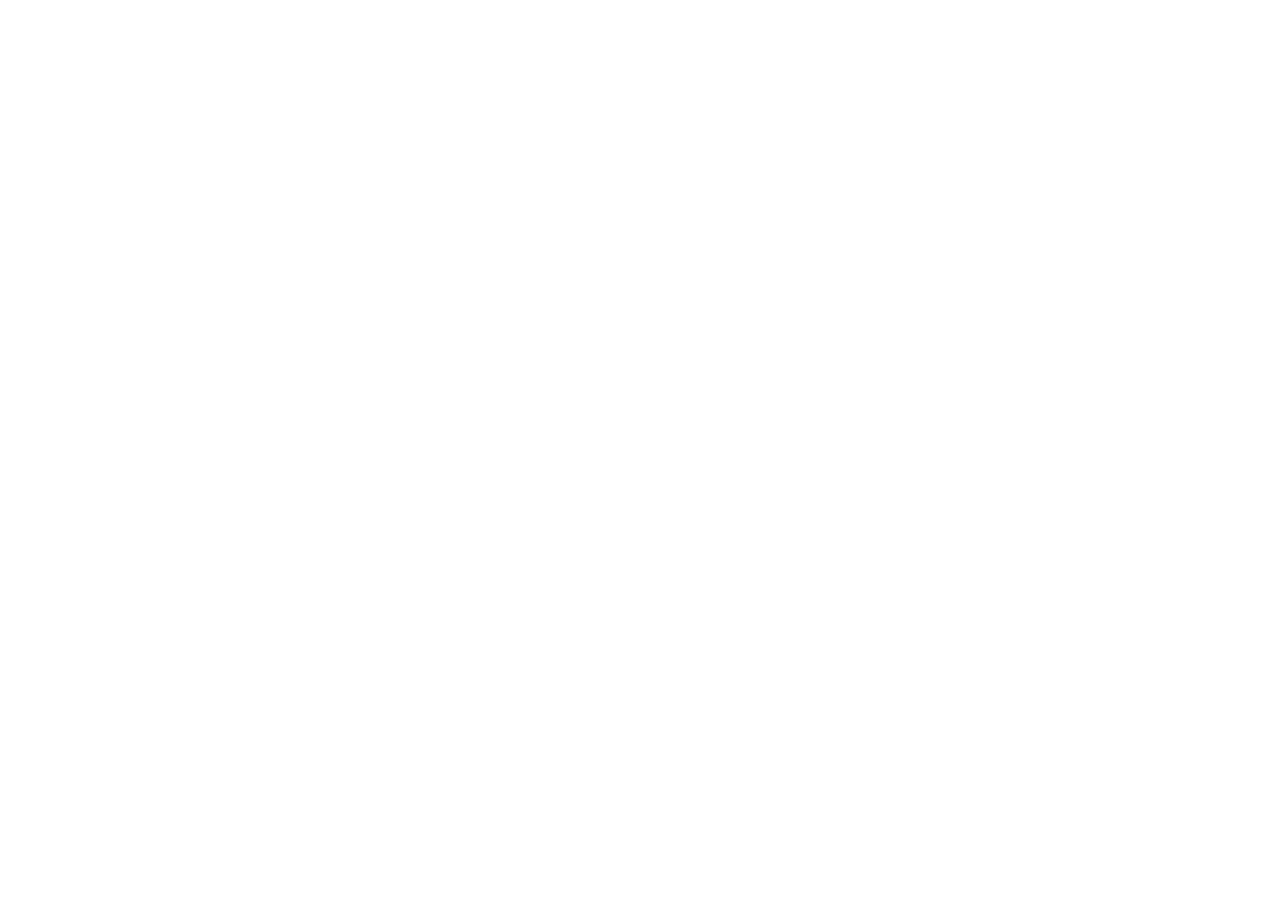
==== Find/find.html @ c2a6268e "Initial site setup - organised by individual pages within site." ====
<html>
  <head>
    <meta charset="utf-8">
    <meta name="viewport" content="width=device-width">
    <title>Find a Program</title>
    <link href="find.css" rel="stylesheet" type="text/css" />
  </head>
  <body>
    <script src="script.js"></script>
  </body>
</html>
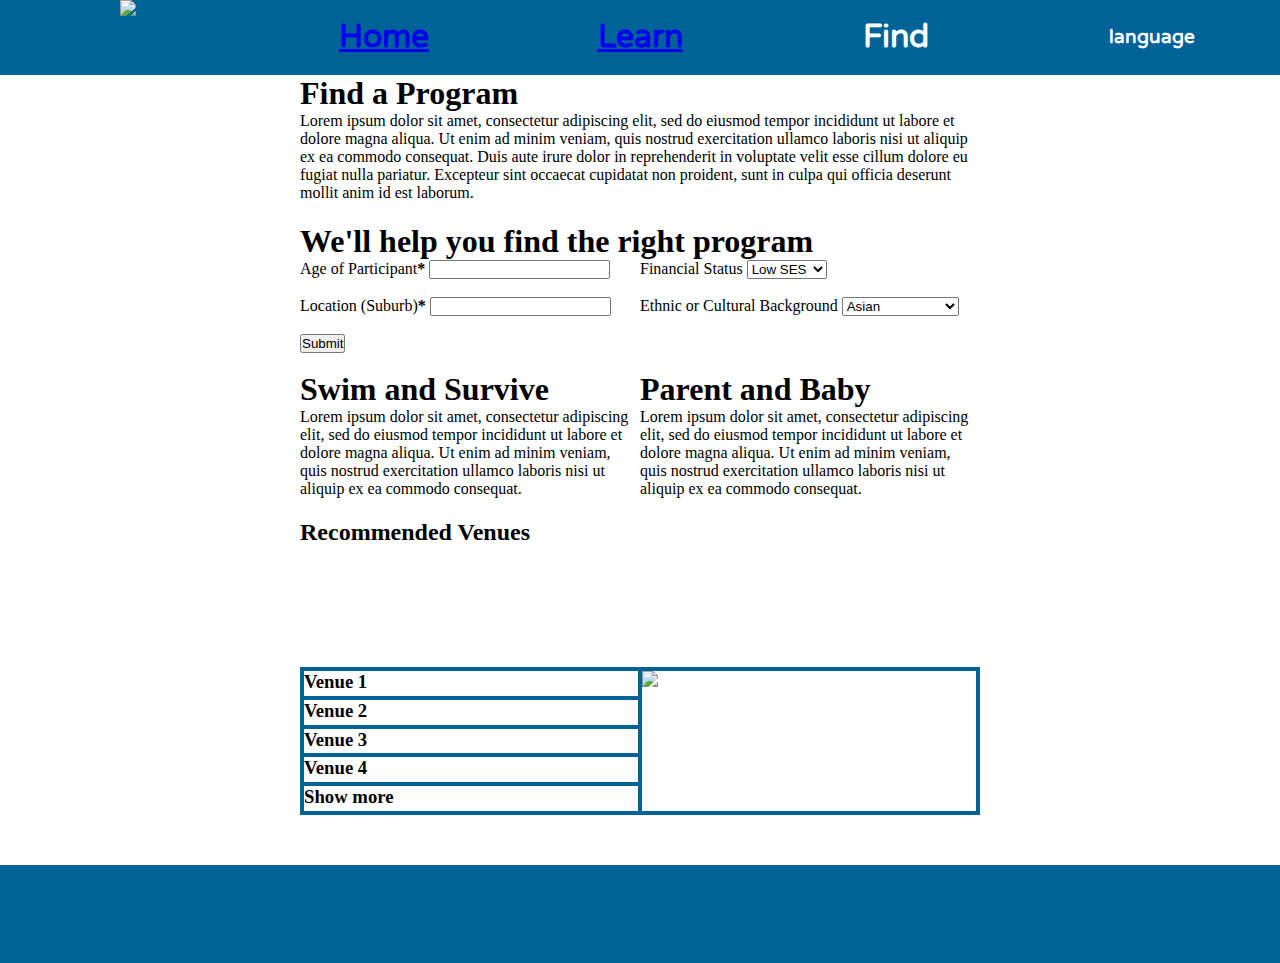
==== commit cb2ae681: "Set up structure for "Find" page" ====
--- a/Find/find.html
+++ b/Find/find.html
@@ -1,11 +1,108 @@
 <html>
-  <head>
-    <meta charset="utf-8">
-    <meta name="viewport" content="width=device-width">
-    <title>Find a Program</title>
-    <link href="find.css" rel="stylesheet" type="text/css" />
-  </head>
-  <body>
-    <script src="script.js"></script>
-  </body>
+
+<head>
+	<meta charset="utf-8">
+	<meta name="viewport" content="width=device-width">
+	<title>Find a Program</title>
+	<link href="find.css" rel="stylesheet" type="text/css" />
+	<style>
+		@import url('https://fonts.googleapis.com/css2?family=Varela+Round&display=swap');
+	</style>
+</head>
+
+<body>
+	<div class="grid-container">
+		<div class="header">
+			<div class="logo">
+				<img src="https://via.placeholder.com/100x75">
+			</div>
+			<a href="/" class="home">
+				<h1>Home</h1>
+			</a>
+      <a href="/Learn/learn.html" class="learn">
+				<h1>Learn</h1>
+			</a>
+			<div class="find">
+				<h1>Find</h1>
+			</div>
+			<div class="language">
+				<h3>language</h3>
+			</div>
+		</div>
+		<div class="intro">
+      <h1>Find a Program</h1>
+      <p>Lorem ipsum dolor sit amet, consectetur adipiscing elit, sed do eiusmod tempor incididunt ut labore et dolore magna aliqua. Ut enim ad minim veniam, quis nostrud exercitation ullamco laboris nisi ut aliquip ex ea commodo consequat. Duis aute irure dolor in reprehenderit in voluptate velit esse cillum dolore eu fugiat nulla pariatur. Excepteur sint occaecat cupidatat non proident, sunt in culpa qui officia deserunt mollit anim id est laborum.</p>
+    </div>
+		<div class="form">
+			<div class="form-head">
+        <h1>We'll help you find the right program</h1>
+      </div>
+			<div class="age">
+        <label for="age">Age of Participant<strong>*</strong></label>
+      	<input id="age" name="age" type="number" required>
+      </div>
+			<div class="location">
+        <label for="location">Location (Suburb)<strong>*</strong></label>
+      	<input id="location" name="location" type="text" required>
+      </div>
+			<div class="financial">
+        <label for="financial">Financial Status</label>
+        <select id="financial" name="financial">
+          <option value="low">Low SES</option>
+          <option value="mid">Mid SES</option>
+          <option value="high">High SES</option>
+        </select>
+      </div>
+			<div class="background">
+        <label for="background">Ethnic or Cultural Background</label>
+        <select id="background" name="background">
+          <option value="asian">Asian</option>
+          <option value="Middle Eastern">Middle Eastern</option>
+          <option value="African">African</option>
+          <option value="South American">South American</option>
+        </select>
+      </div>
+      <div class="form-submit">
+        <button>Submit</button>
+      </div>
+		</div>
+		<div class="suggestions">
+			<div class="suggestion1">
+        <h1>Swim and Survive</h1>
+        <p>Lorem ipsum dolor sit amet, consectetur adipiscing elit, sed do eiusmod tempor incididunt ut labore et dolore magna aliqua. Ut enim ad minim veniam, quis nostrud exercitation ullamco laboris nisi ut aliquip ex ea commodo consequat.</p>
+      </div>
+			<div class="suggestion2">
+        <h1>Parent and Baby</h1>
+        <p>Lorem ipsum dolor sit amet, consectetur adipiscing elit, sed do eiusmod tempor incididunt ut labore et dolore magna aliqua. Ut enim ad minim veniam, quis nostrud exercitation ullamco laboris nisi ut aliquip ex ea commodo consequat.</p>
+      </div>
+		</div>
+		<div class="results-heading">
+      <h2>Recommended Venues</h2>
+    </div>
+		<div class="results">
+			<div class="map">
+        <img src="https://via.placeholder.com/200x500">
+      </div>
+			<div class="result1">
+        <h3>Venue 1</h3>
+      </div>
+			<div class="result2">
+        <h3>Venue 2</h3>
+      </div>
+			<div class="result3">
+        <h3>Venue 3</h3>
+      </div>
+			<div class="result4">
+        <h3>Venue 4</h3>
+      </div>
+			<div class="load-more">
+        <h3>Show more</h3>
+      </div>
+		</div>
+		<div class="footer"></div>
+	</div>
+	<script src="script.js">
+	</script>
+</body>
+
 </html>--- a/Find/find.css
+++ b/Find/find.css
@@ -0,0 +1,152 @@
+/* CSS Reset */
+* {
+  margin: 0;
+  padding: 0;
+  box-sizing: border-box;
+}
+
+@font-face {
+  font-family: Varela Round;
+  src: url(https://fonts.google.com/specimen/Varela+Round#standard-styles);
+}
+
+.grid-container {
+  display: grid;
+  grid-template-columns: 300px 1fr 300px;
+  grid-template-rows: 75px 1fr 1fr 1fr 1fr 1fr 1fr;
+  gap: 0px 0px;
+  grid-template-areas:
+    "header header header"
+    ". intro ."
+    ". form ."
+    ". suggestions ."
+    ". results-heading ."
+    ". results ."
+    "footer footer footer";
+}
+
+.header {
+  display: grid;
+  grid-template-columns: 1fr 1fr 1fr 1fr 1fr;
+  grid-template-rows: 1fr;
+  gap: 0px 0px;
+  text-align: center;
+  font-family: 'Varela Round', sans-serif;
+  color: white;
+  background-color: #006296;
+  line-height: 75px;
+  grid-template-areas:
+    "logo home learn find language";
+  grid-area: header;
+}
+
+.logo { grid-area: logo; }
+
+.home { grid-area: home; }
+
+.learn { grid-area: learn; }
+
+.find { grid-area: find; }
+
+.language { grid-area: language; }
+
+.intro { grid-area: intro; }
+
+.form {
+  display: grid;
+  grid-template-columns: 1fr 1fr;
+  grid-template-rows: 1fr 1fr 1fr 1fr;
+  gap: 0px 0px;
+  grid-template-areas:
+    "form-head form-head"
+    "age financial"
+    "location background"
+    "form-submit form-submit";
+  grid-area: form;
+}
+
+.form-head { grid-area: form-head; }
+
+.form-submit { grid-area: form-submit; }
+
+.age { grid-area: age; }
+
+.location { grid-area: location; }
+
+.financial { grid-area: financial; }
+
+.background { grid-area: background; }
+
+.suggestions {
+  display: grid;
+  grid-template-columns: 1fr 1fr;
+  grid-template-rows: 1fr;
+  gap: 0px 0px;
+  grid-template-areas:
+    "suggestion1 suggestion2";
+  grid-area: suggestions;
+}
+
+.suggestion1 { grid-area: suggestion1; }
+
+.suggestion2 { grid-area: suggestion2; }
+
+.results-heading { grid-area: results-heading; }
+
+.results {
+  display: grid;
+  grid-template-columns: 1fr 1fr;
+  grid-template-rows: 1fr 1fr 1fr 1fr 1fr;
+  gap: 0px 0px;
+  grid-template-areas:
+    "result1 map"
+    "result2 map"
+    "result3 map"
+    "result4 map"
+    "load-more map";
+  grid-area: results;
+  border-width: 2px;
+  border-color: #006296;
+  border-style: solid;
+}
+
+.map { grid-area: map;
+  border-width: 2px;
+  border-color: #006296;
+  border-style: solid;
+}
+
+.result1 { grid-area: result1;
+  border-width: 2px;
+  border-color: #006296;
+  border-style: solid;
+}
+
+.result2 { grid-area: result2;
+  border-width: 2px;
+  border-color: #006296;
+  border-style: solid;
+}
+
+.result3 { grid-area: result3;
+  border-width: 2px;
+  border-color: #006296;
+  border-style: solid;
+}
+
+.result4 { grid-area: result4;
+  border-width: 2px;
+  border-color: #006296;
+  border-style: solid;
+}
+
+.load-more { grid-area: load-more;
+  border-width: 2px;
+  border-color: #006296;
+  border-style: solid;
+}
+
+.footer { grid-area: footer;
+  background-color: #006296;
+  margin-top: 50px;
+}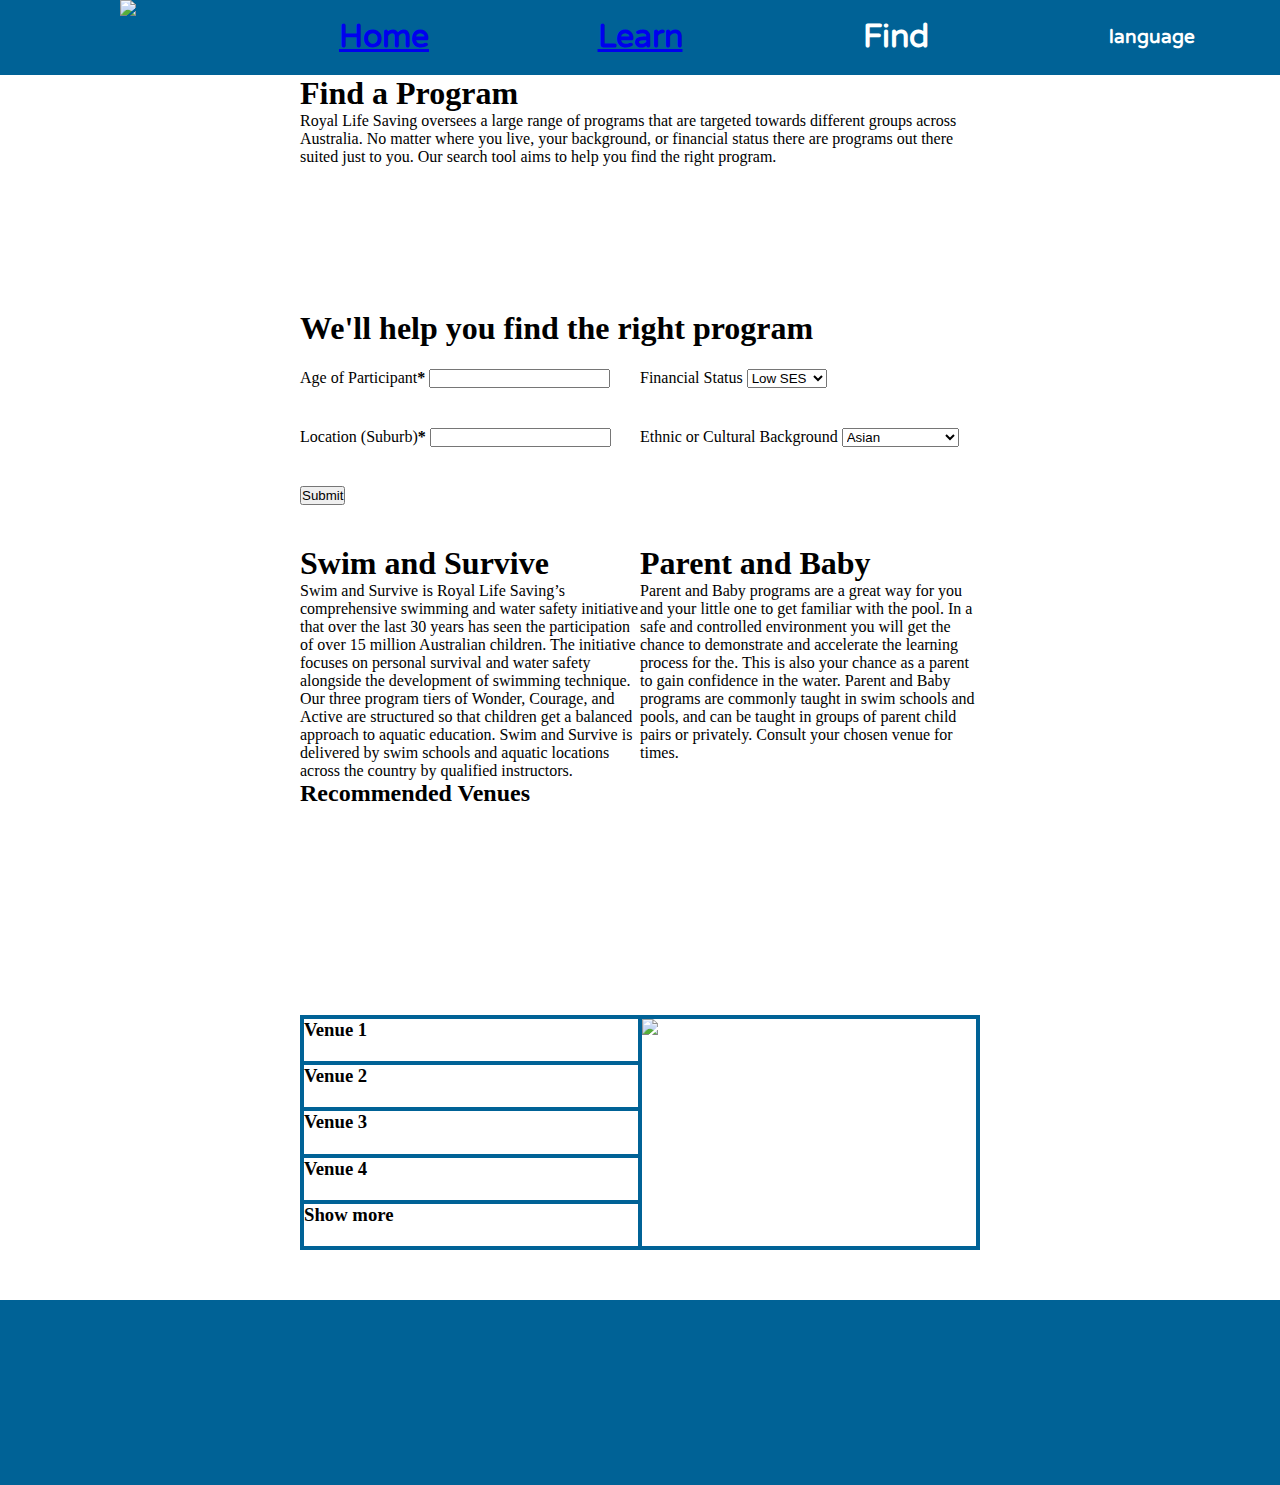
==== commit 27307795: "Filled text based content" ====
--- a/Find/find.html
+++ b/Find/find.html
@@ -31,7 +31,7 @@
 		</div>
 		<div class="intro">
       <h1>Find a Program</h1>
-      <p>Lorem ipsum dolor sit amet, consectetur adipiscing elit, sed do eiusmod tempor incididunt ut labore et dolore magna aliqua. Ut enim ad minim veniam, quis nostrud exercitation ullamco laboris nisi ut aliquip ex ea commodo consequat. Duis aute irure dolor in reprehenderit in voluptate velit esse cillum dolore eu fugiat nulla pariatur. Excepteur sint occaecat cupidatat non proident, sunt in culpa qui officia deserunt mollit anim id est laborum.</p>
+      <p>Royal Life Saving oversees a large range of programs that are targeted towards different groups across Australia. No matter where you live, your background, or financial status there are programs out there suited just to you. Our search tool aims to help you find the right program.</p>
     </div>
 		<div class="form">
 			<div class="form-head">
@@ -69,11 +69,11 @@
 		<div class="suggestions">
 			<div class="suggestion1">
         <h1>Swim and Survive</h1>
-        <p>Lorem ipsum dolor sit amet, consectetur adipiscing elit, sed do eiusmod tempor incididunt ut labore et dolore magna aliqua. Ut enim ad minim veniam, quis nostrud exercitation ullamco laboris nisi ut aliquip ex ea commodo consequat.</p>
+        <p>Swim and Survive is Royal Life Saving’s comprehensive swimming and water safety initiative that over the last 30 years has seen the participation of over 15 million Australian children. The initiative focuses on personal survival and water safety alongside the development of swimming technique. Our three program tiers of Wonder, Courage, and Active are structured so that children get a balanced approach to aquatic education. Swim and Survive is delivered by swim schools and aquatic locations across the country by qualified instructors. </p>
       </div>
 			<div class="suggestion2">
         <h1>Parent and Baby</h1>
-        <p>Lorem ipsum dolor sit amet, consectetur adipiscing elit, sed do eiusmod tempor incididunt ut labore et dolore magna aliqua. Ut enim ad minim veniam, quis nostrud exercitation ullamco laboris nisi ut aliquip ex ea commodo consequat.</p>
+        <p>Parent and Baby programs are a great way for you and your little one to get familiar with the pool. In a safe and controlled environment you will get the chance to demonstrate and accelerate the learning process for the. This is also your chance as a parent to gain confidence in the water. Parent and Baby programs are commonly taught in swim schools and pools, and can be taught in groups of parent child pairs or privately. Consult your chosen venue for times.</p>
       </div>
 		</div>
 		<div class="results-heading">
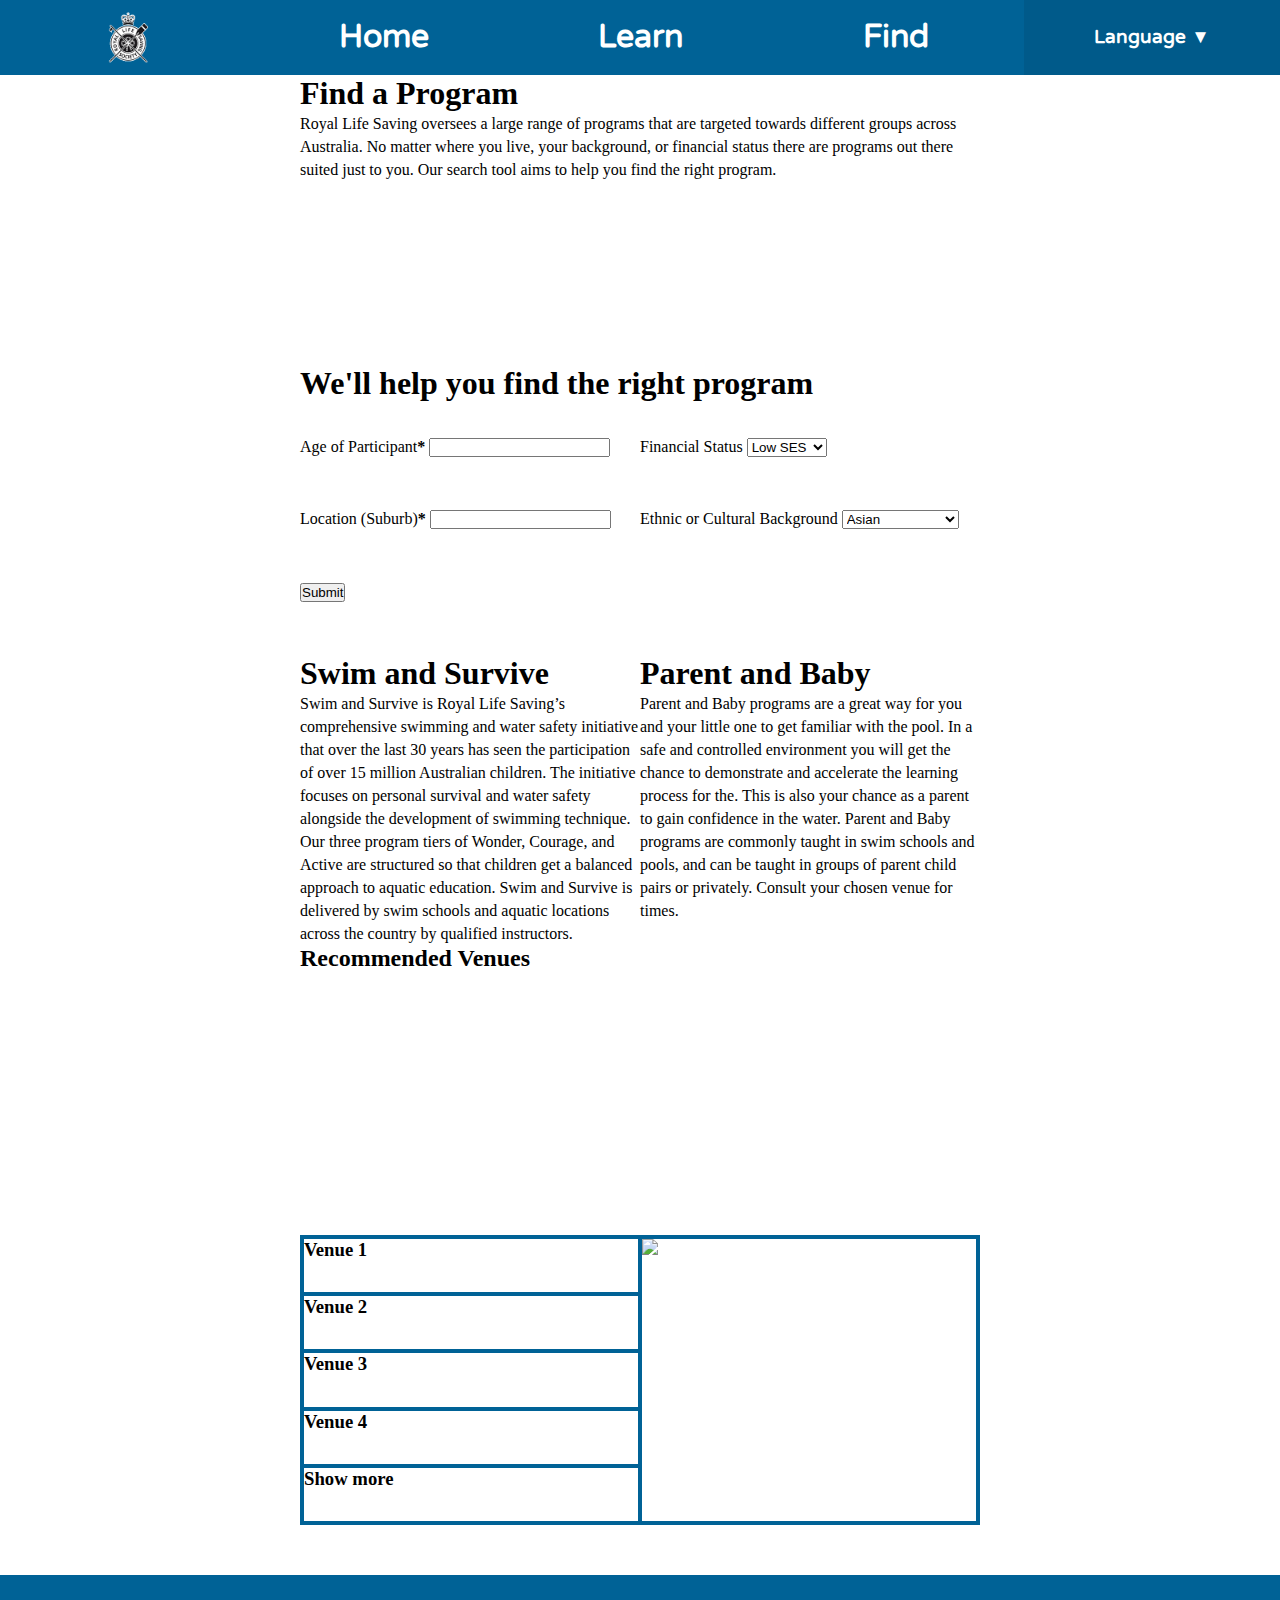
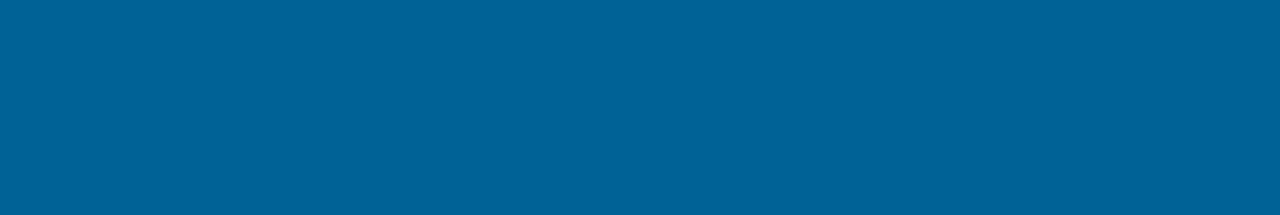
==== commit 7e6e6de2: "Navbar (header) is now consistent across all pages." ====
--- a/Find/find.html
+++ b/Find/find.html
@@ -14,19 +14,28 @@
 	<div class="grid-container">
 		<div class="header">
 			<div class="logo">
-				<img src="https://via.placeholder.com/100x75">
+				<img src="/images/RLSS-logo.png" alt="Royal Life Saving Society Australia Logo" alt="Royal Life Saving Society Australia logo" width = "80" height = "80" />
 			</div>
 			<a href="/" class="home">
 				<h1>Home</h1>
 			</a>
-      <a href="/Learn/learn.html" class="learn">
+      <a href="Learn/learn.html" class="learn">
 				<h1>Learn</h1>
 			</a>
 			<div class="find">
 				<h1>Find</h1>
 			</div>
 			<div class="language">
-				<h3>language</h3>
+				<h3>Language  ▼</h3>
+        <div class="dropdown-content">
+          <p>English</p>
+          <p>中文</p>
+          <p>عربى</p>
+          <p>Ngôn ngữ tiếng Việt</p>
+          <p>Italiana</p>
+          <p>Ελληνικά</p>
+          <p>हिंदी</p>
+        </div>
 			</div>
 		</div>
 		<div class="intro">
--- a/Find/find.css
+++ b/Find/find.css
@@ -8,6 +8,15 @@
 @font-face {
   font-family: Varela Round;
   src: url(https://fonts.google.com/specimen/Varela+Round#standard-styles);
+}
+
+a {
+  color: white;
+  text-decoration: none;
+}
+
+p {
+  line-height: 23px;
 }
 
 .grid-container {
@@ -45,10 +54,50 @@
 .home { grid-area: home; }
 
 .learn { grid-area: learn; }
-
-.find { grid-area: find; }
-
-.language { grid-area: language; }
+.learn:hover{
+  background-color: white;
+  color: #006296;
+}
+
+.find { grid-area: find;
+}
+.find:hover{
+  background-color: white;
+  color: #006296;
+}
+
+.language { grid-area: language;
+  background-color: #005a8a;
+  height: 75px;
+}
+
+.language:hover {
+  background-color: white;
+  color: #006296;
+  cursor: pointer;
+}
+
+.dropdown-content {
+  display: none;
+  position: absolute;
+  right: 0%;
+  background-color: #f9f9f9;
+  min-width: 200px;
+  //padding: 12px 16px;
+  z-index: 1;
+  color: #006296;
+}
+.dropdown-content p {
+  line-height: 48px;
+}
+.dropdown-content p:hover {
+  background-color: #ededed;
+}
+
+.language:hover .dropdown-content {
+  display: block;
+  
+}
 
 .intro { grid-area: intro; }
 
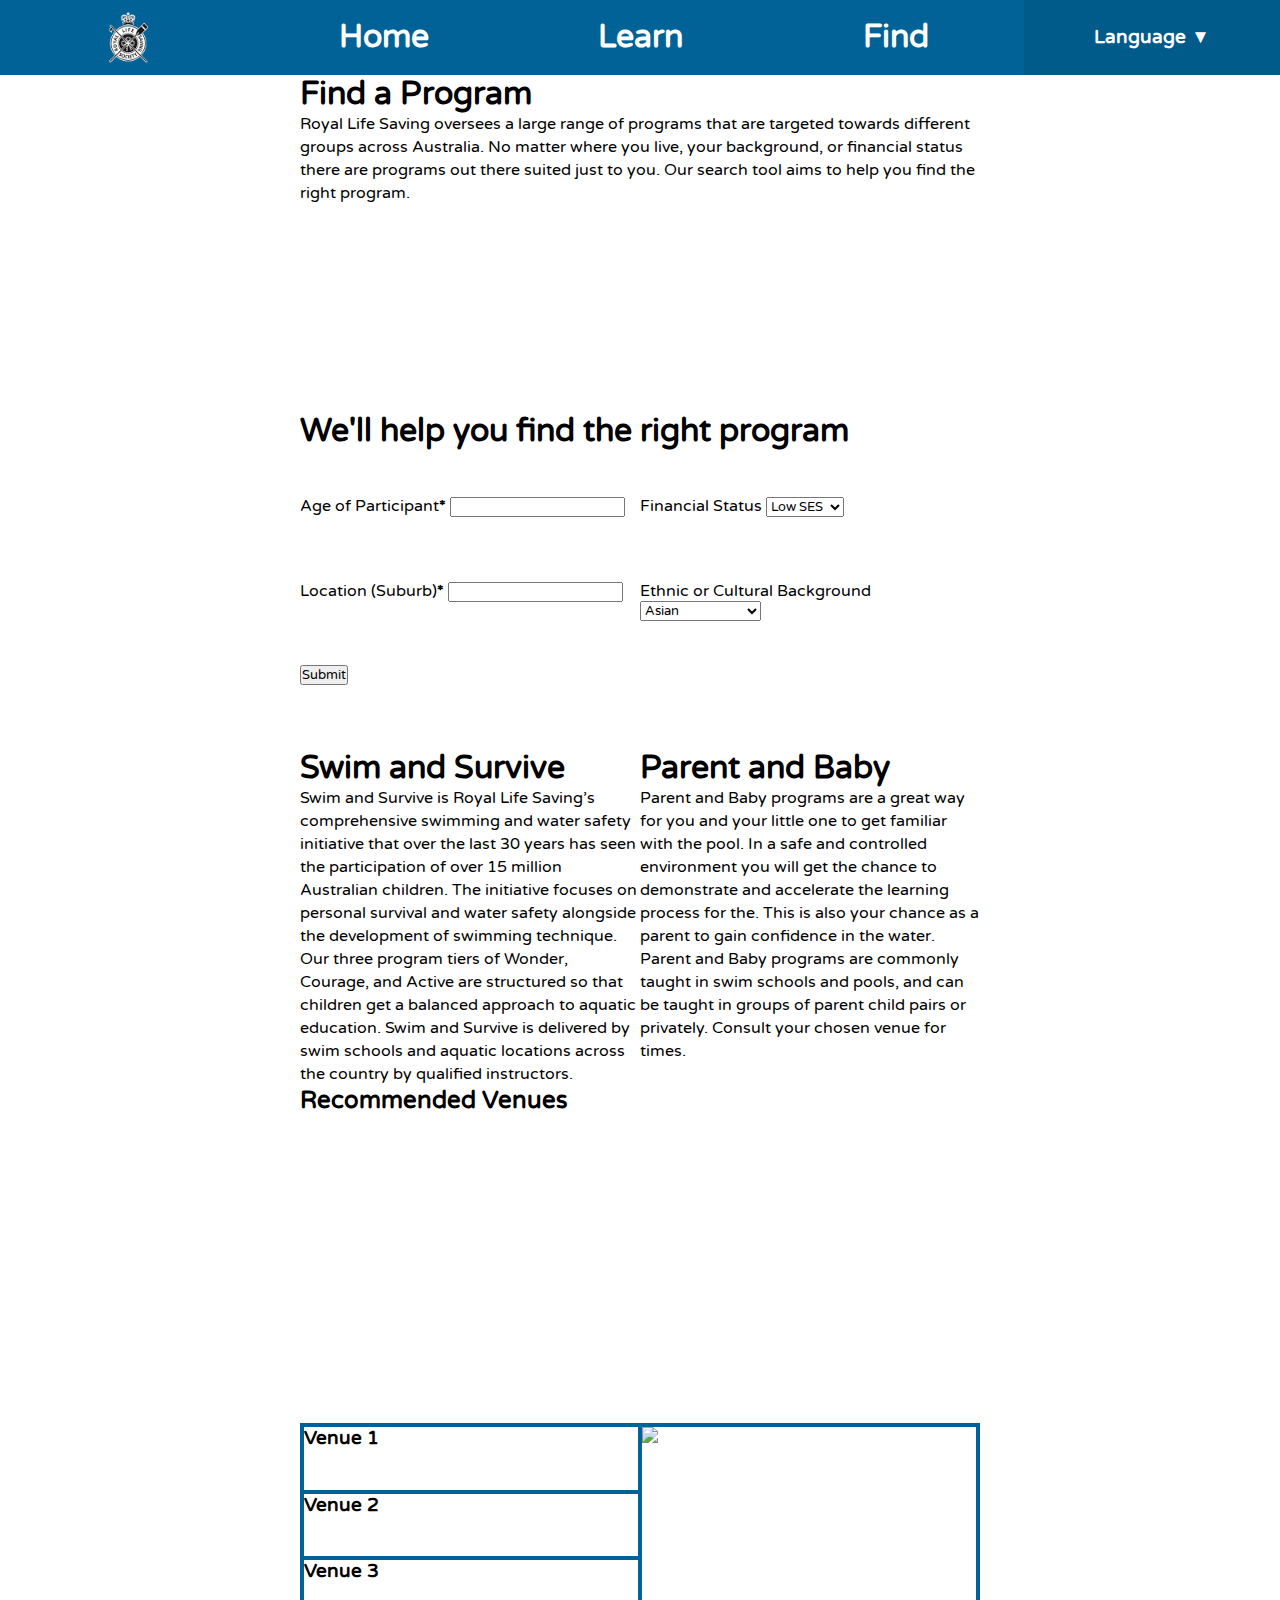
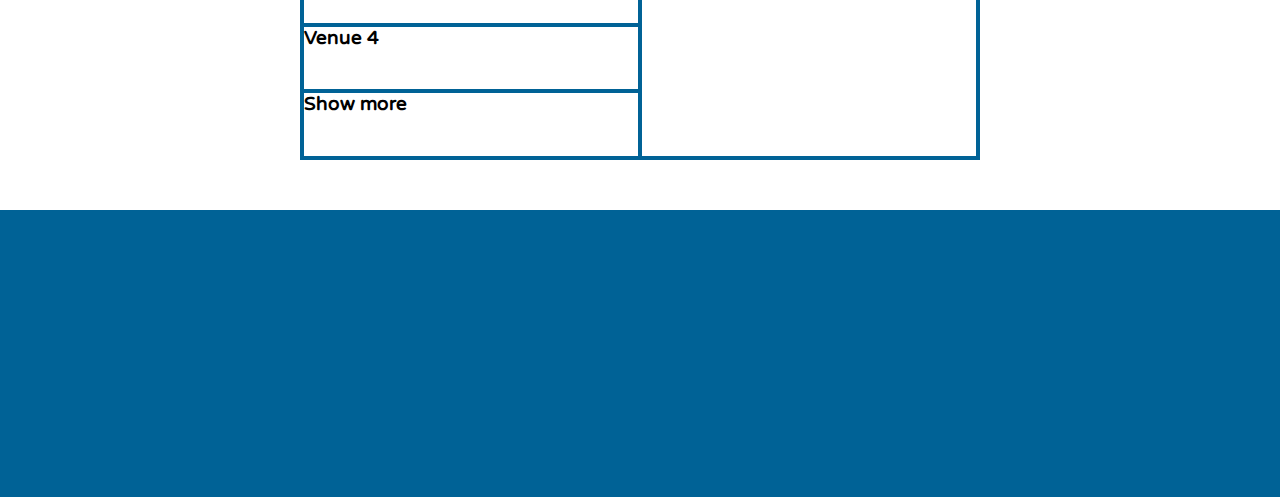
==== commit 77cb7be7: "General styling applied to "Learn" page." ====
--- a/Find/find.html
+++ b/Find/find.html
@@ -19,7 +19,7 @@
 			<a href="/" class="home">
 				<h1>Home</h1>
 			</a>
-      <a href="Learn/learn.html" class="learn">
+      <a href="/Learn/learn.html" class="learn">
 				<h1>Learn</h1>
 			</a>
 			<div class="find">
--- a/Find/find.css
+++ b/Find/find.css
@@ -1,13 +1,14 @@
+@font-face {
+  font-family: Varela Round;
+  src: url(https://fonts.google.com/specimen/Varela+Round#standard-styles);
+}
+
 /* CSS Reset */
 * {
   margin: 0;
   padding: 0;
   box-sizing: border-box;
-}
-
-@font-face {
-  font-family: Varela Round;
-  src: url(https://fonts.google.com/specimen/Varela+Round#standard-styles);
+  font-family: 'Varela Round', sans-serif;
 }
 
 a {
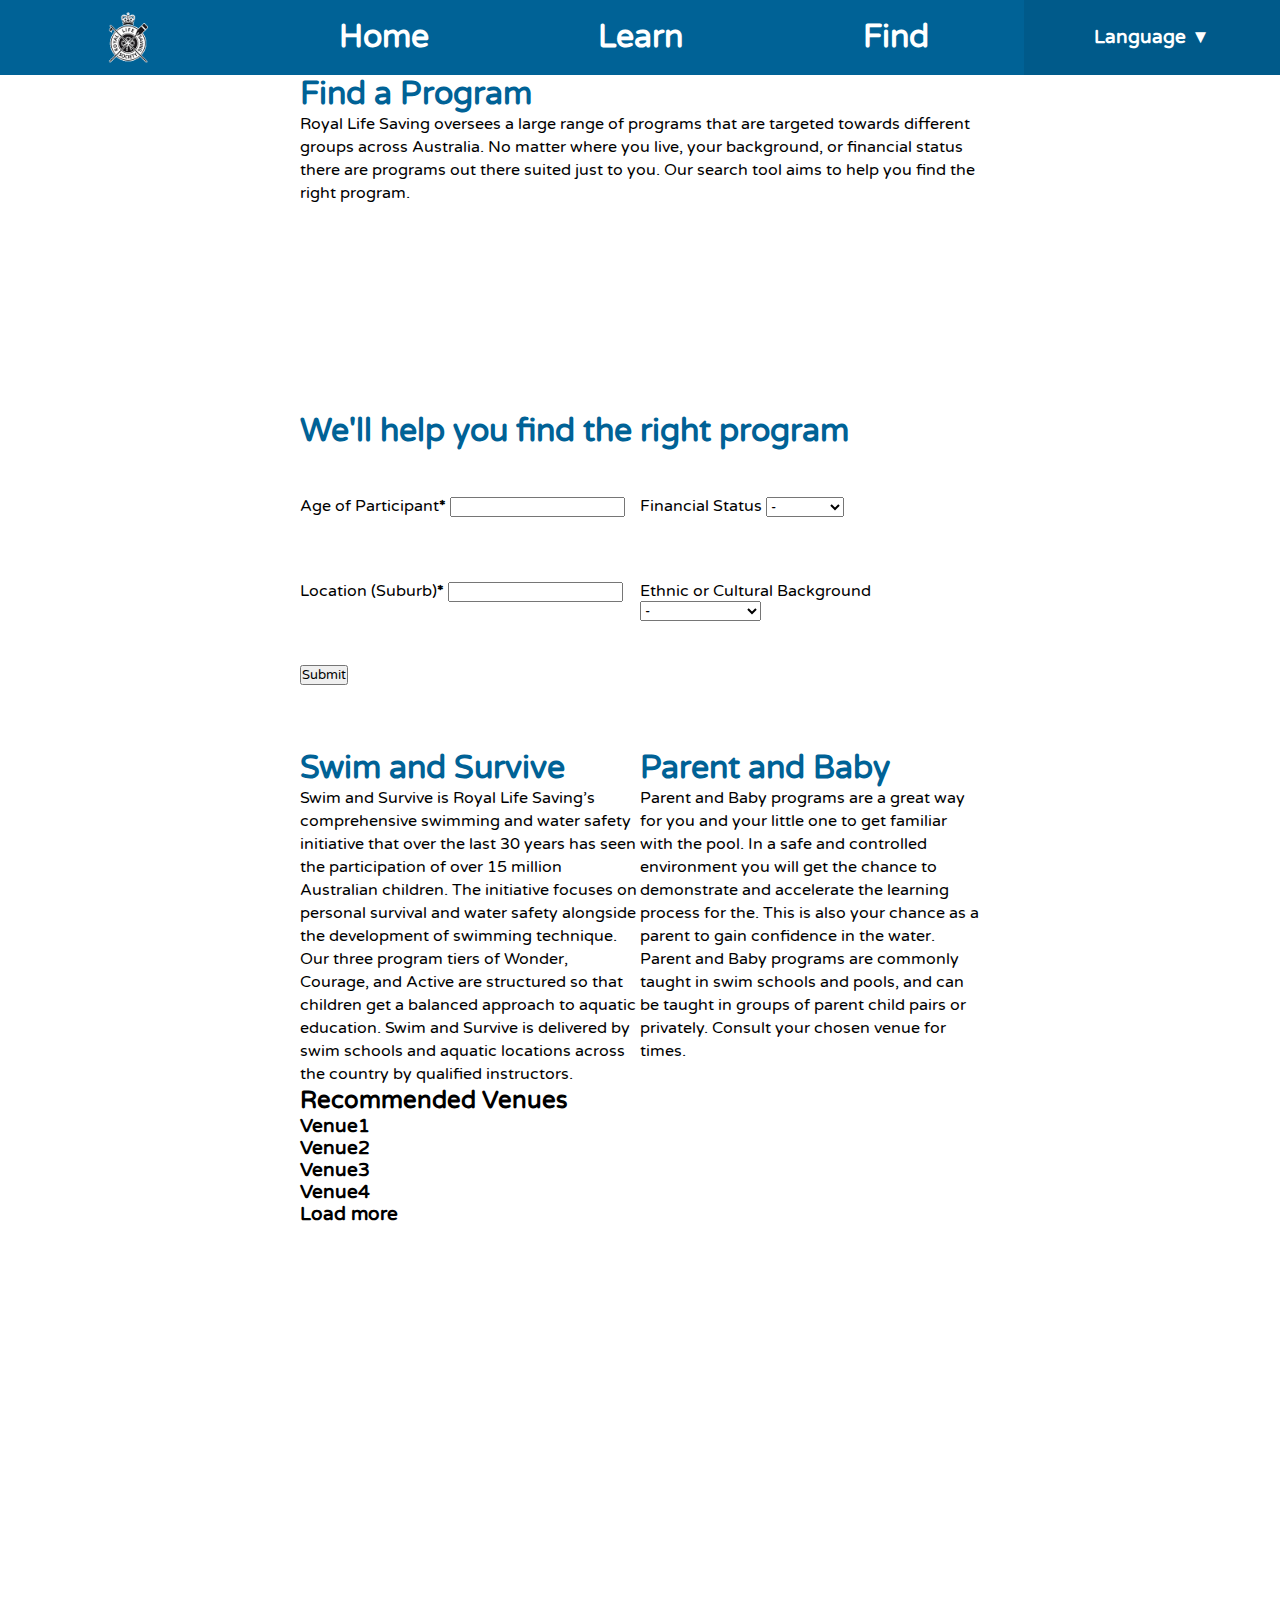
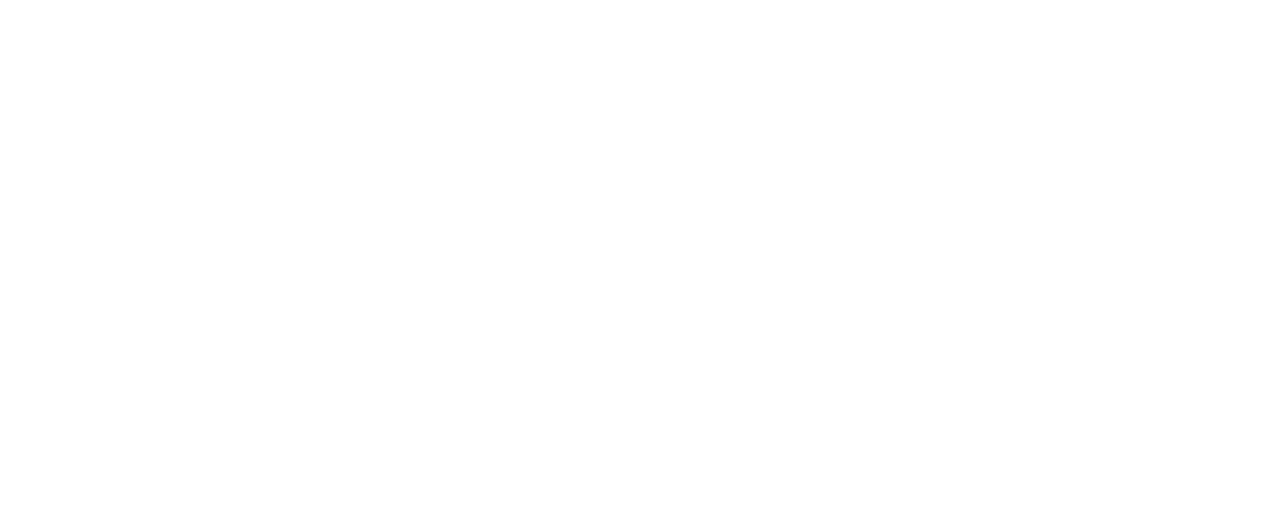
==== commit 87a499c6: "Added responsive elements and media queries to home page." ====
--- a/Find/find.html
+++ b/Find/find.html
@@ -5,6 +5,7 @@
 	<meta name="viewport" content="width=device-width">
 	<title>Find a Program</title>
 	<link href="find.css" rel="stylesheet" type="text/css" />
+  <link rel="shortcut icon" type="image/jpg" href="/images/RLSS-logo.png" />
 	<style>
 		@import url('https://fonts.googleapis.com/css2?family=Varela+Round&display=swap');
 	</style>
@@ -57,6 +58,7 @@
 			<div class="financial">
         <label for="financial">Financial Status</label>
         <select id="financial" name="financial">
+          <option value="null">-</option>
           <option value="low">Low SES</option>
           <option value="mid">Mid SES</option>
           <option value="high">High SES</option>
@@ -65,6 +67,7 @@
 			<div class="background">
         <label for="background">Ethnic or Cultural Background</label>
         <select id="background" name="background">
+          <option value="null">-</option>
           <option value="asian">Asian</option>
           <option value="Middle Eastern">Middle Eastern</option>
           <option value="African">African</option>
@@ -87,8 +90,13 @@
 		</div>
 		<div class="results-heading">
       <h2>Recommended Venues</h2>
+      <h3>Venue1</h3>
+      <h3>Venue2</h3>
+      <h3>Venue3</h3>
+      <h3>Venue4</h3>
+      <h3>Load more</h3>
     </div>
-		<div class="results">
+		<!--<div class="results">
 			<div class="map">
         <img src="https://via.placeholder.com/200x500">
       </div>
@@ -106,7 +114,7 @@
       </div>
 			<div class="load-more">
         <h3>Show more</h3>
-      </div>
+      </div>-->
 		</div>
 		<div class="footer"></div>
 	</div>
--- a/Find/find.css
+++ b/Find/find.css
@@ -23,7 +23,7 @@
 .grid-container {
   display: grid;
   grid-template-columns: 300px 1fr 300px;
-  grid-template-rows: 75px 1fr 1fr 1fr 1fr 1fr 1fr;
+  grid-template-rows: 75px 1fr 1fr 1fr 1fr 1fr 300px;
   gap: 0px 0px;
   grid-template-areas:
     "header header header"
@@ -53,6 +53,10 @@
 .logo { grid-area: logo; }
 
 .home { grid-area: home; }
+.home:hover{
+  background-color: white;
+  color: #006296;
+}
 
 .learn { grid-area: learn; }
 .learn:hover{
@@ -61,10 +65,6 @@
 }
 
 .find { grid-area: find;
-}
-.find:hover{
-  background-color: white;
-  color: #006296;
 }
 
 .language { grid-area: language;
@@ -97,10 +97,12 @@
 
 .language:hover .dropdown-content {
   display: block;
-  
 }
 
 .intro { grid-area: intro; }
+.intro h1 {
+  color: #006296;
+}
 
 .form {
   display: grid;
@@ -115,7 +117,9 @@
   grid-area: form;
 }
 
-.form-head { grid-area: form-head; }
+.form-head { grid-area: form-head;
+  color: #006296
+}
 
 .form-submit { grid-area: form-submit; }
 
@@ -135,6 +139,9 @@
   grid-template-areas:
     "suggestion1 suggestion2";
   grid-area: suggestions;
+}
+.suggestions h1 {
+  color: #006296
 }
 
 .suggestion1 { grid-area: suggestion1; }
@@ -158,12 +165,13 @@
   border-width: 2px;
   border-color: #006296;
   border-style: solid;
+  border-radius: 12px;
 }
 
 .map { grid-area: map;
-  border-width: 2px;
-  border-color: #006296;
-  border-style: solid;
+  //border-width: 2px;
+  //border-color: #006296;
+  //border-style: solid;
 }
 
 .result1 { grid-area: result1;
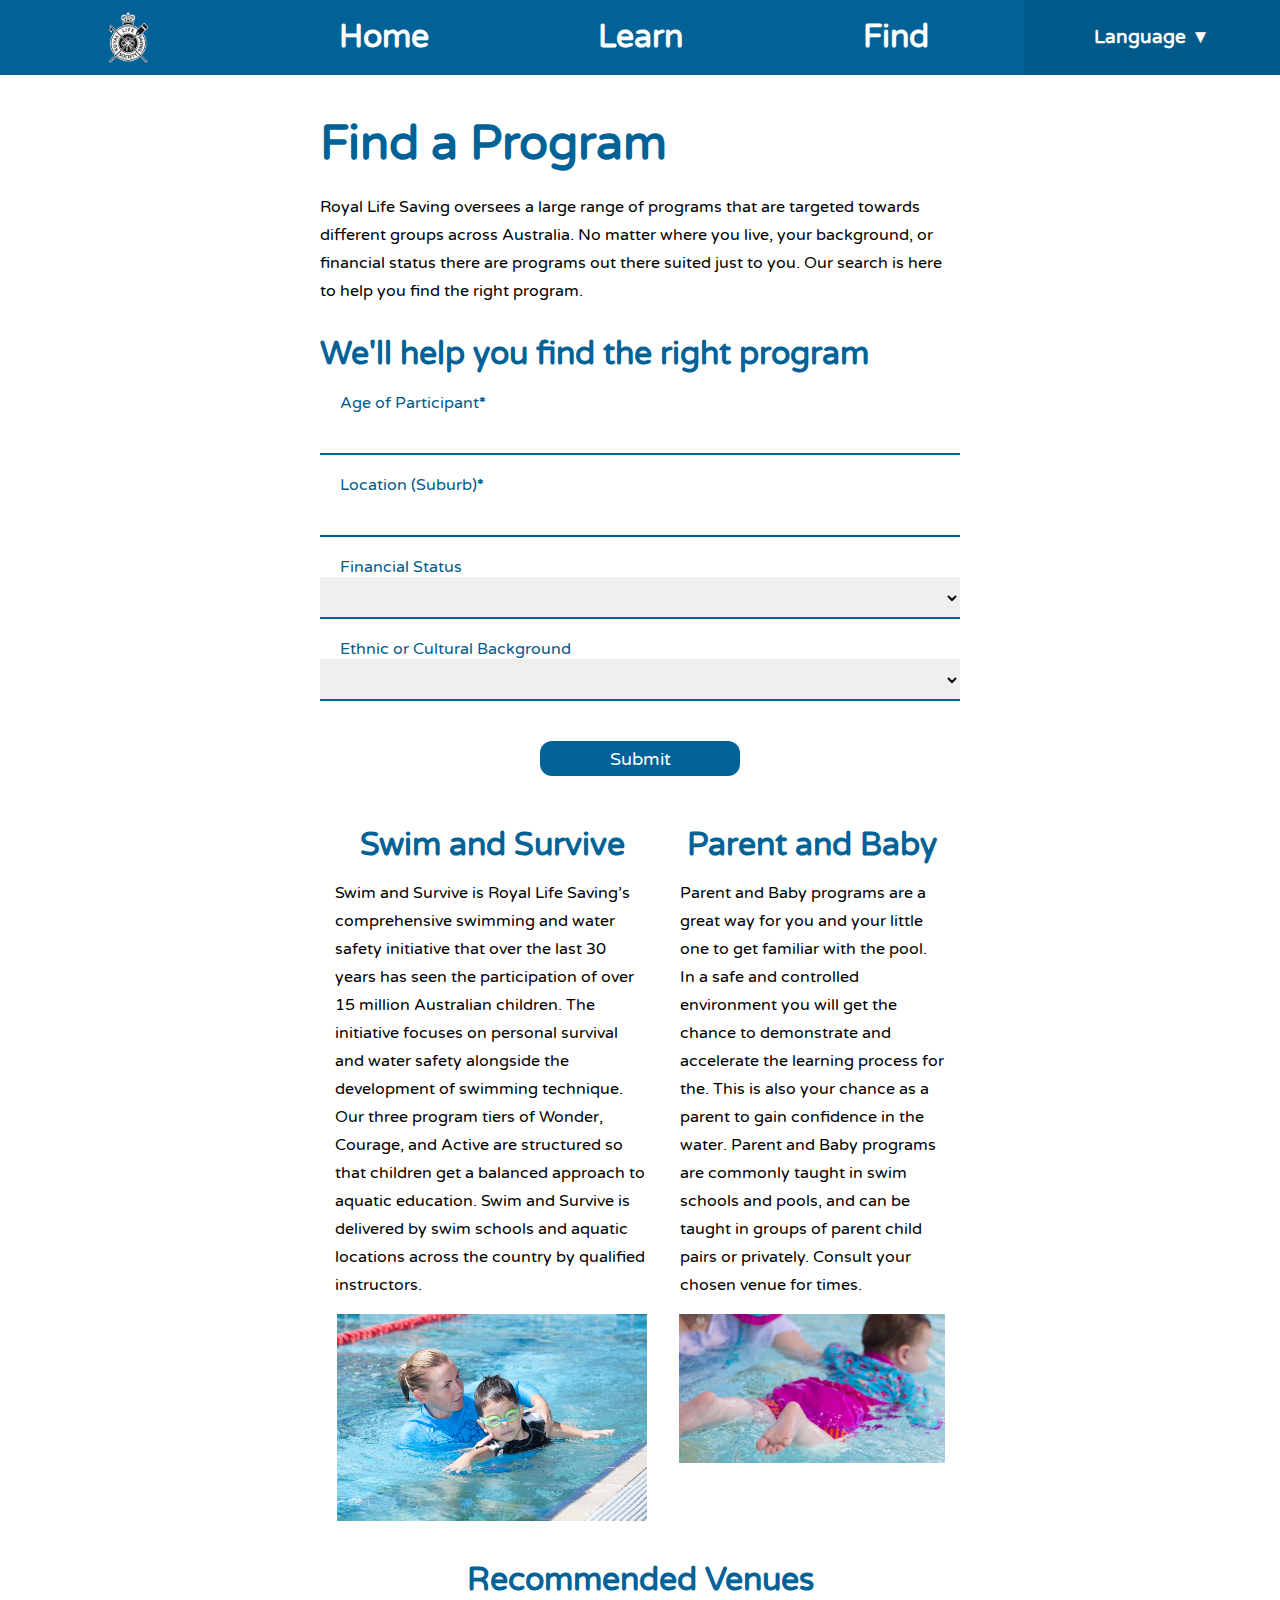
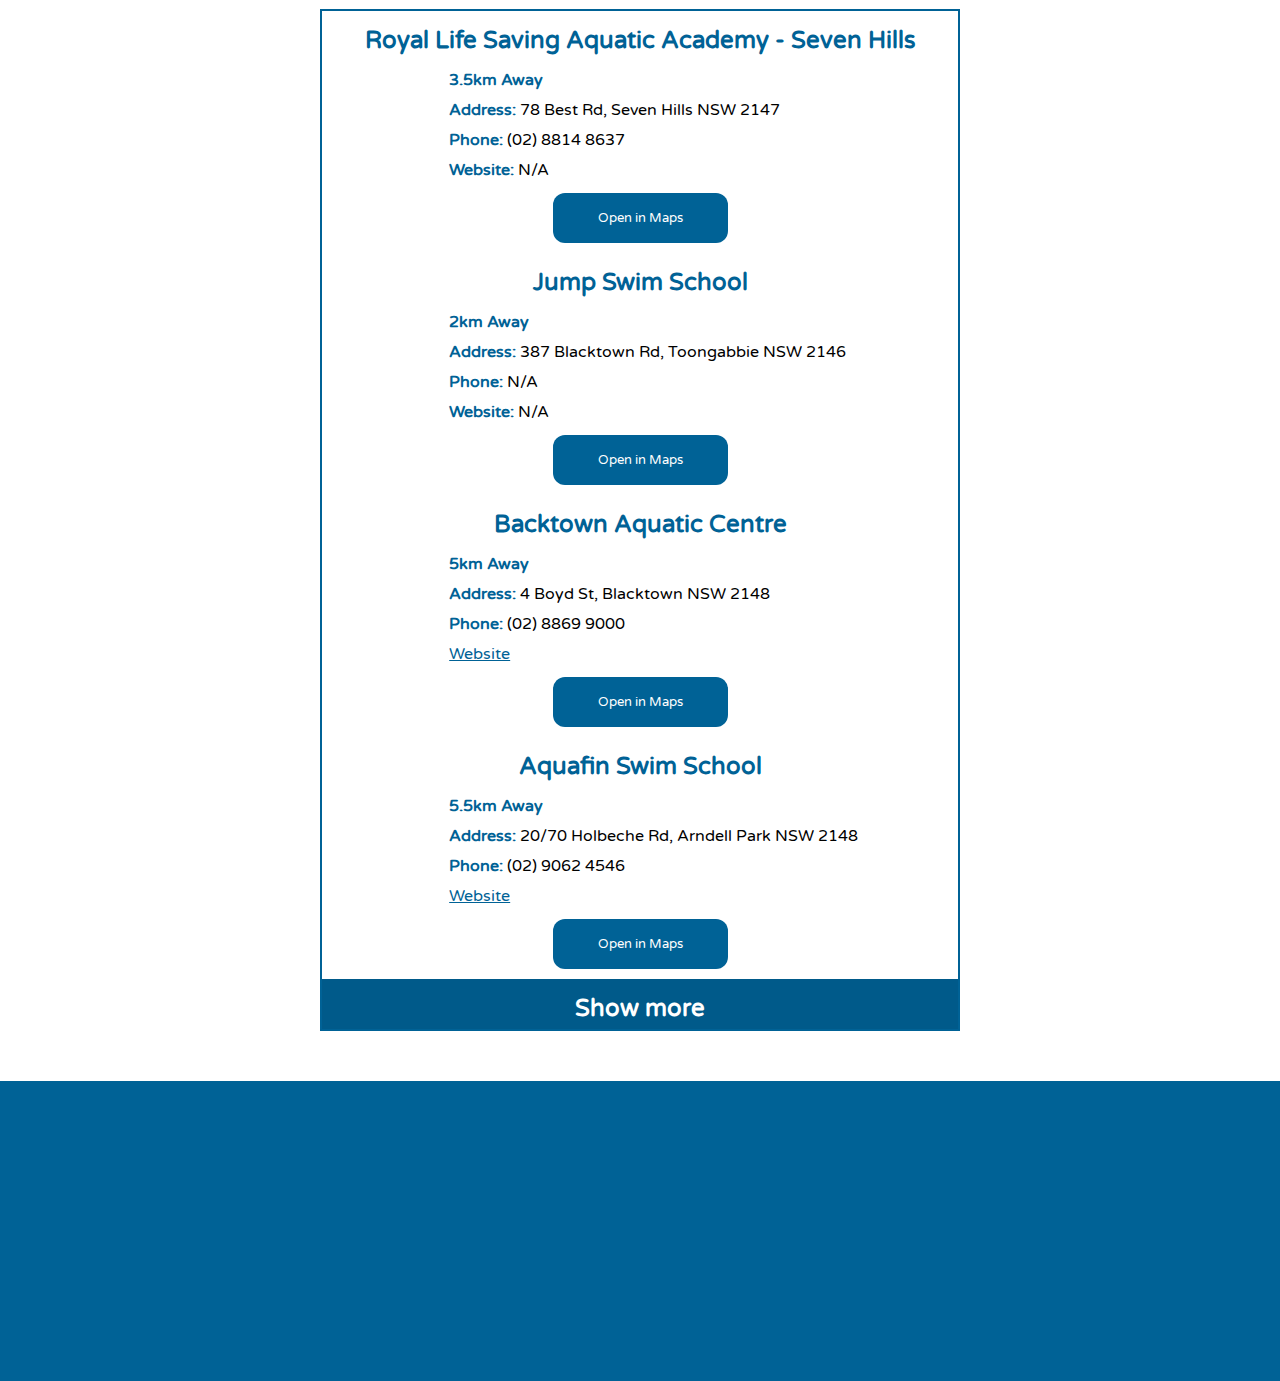
==== commit 06fcda15: "Styled "Find" page and added responsive elements." ====
--- a/Find/find.html
+++ b/Find/find.html
@@ -41,22 +41,22 @@
 		</div>
 		<div class="intro">
       <h1>Find a Program</h1>
-      <p>Royal Life Saving oversees a large range of programs that are targeted towards different groups across Australia. No matter where you live, your background, or financial status there are programs out there suited just to you. Our search tool aims to help you find the right program.</p>
+      <p>Royal Life Saving oversees a large range of programs that are targeted towards different groups across Australia. No matter where you live, your background, or financial status there are programs out there suited just to you. Our search is here to help you find the right program.</p>
     </div>
 		<div class="form">
 			<div class="form-head">
         <h1>We'll help you find the right program</h1>
       </div>
 			<div class="age">
-        <label for="age">Age of Participant<strong>*</strong></label>
+        <div><label for="age">Age of Participant<strong>*</strong></label></div>
       	<input id="age" name="age" type="number" required>
       </div>
 			<div class="location">
-        <label for="location">Location (Suburb)<strong>*</strong></label>
+        <div><label for="location">Location (Suburb)<strong>*</strong></label></div>
       	<input id="location" name="location" type="text" required>
       </div>
 			<div class="financial">
-        <label for="financial">Financial Status</label>
+        <div><label for="financial">Financial Status</label></div>
         <select id="financial" name="financial">
           <option value="null">-</option>
           <option value="low">Low SES</option>
@@ -65,7 +65,7 @@
         </select>
       </div>
 			<div class="background">
-        <label for="background">Ethnic or Cultural Background</label>
+        <div><label for="background">Ethnic or Cultural Background</label></div>
         <select id="background" name="background">
           <option value="null">-</option>
           <option value="asian">Asian</option>
@@ -82,39 +82,64 @@
 			<div class="suggestion1">
         <h1>Swim and Survive</h1>
         <p>Swim and Survive is Royal Life Saving’s comprehensive swimming and water safety initiative that over the last 30 years has seen the participation of over 15 million Australian children. The initiative focuses on personal survival and water safety alongside the development of swimming technique. Our three program tiers of Wonder, Courage, and Active are structured so that children get a balanced approach to aquatic education. Swim and Survive is delivered by swim schools and aquatic locations across the country by qualified instructors. </p>
+        <img src="/images/s&s.jpg" width="90%" class="image1" alt="Swim and Survive lesson"/>
       </div>
 			<div class="suggestion2">
         <h1>Parent and Baby</h1>
         <p>Parent and Baby programs are a great way for you and your little one to get familiar with the pool. In a safe and controlled environment you will get the chance to demonstrate and accelerate the learning process for the. This is also your chance as a parent to gain confidence in the water. Parent and Baby programs are commonly taught in swim schools and pools, and can be taught in groups of parent child pairs or privately. Consult your chosen venue for times.</p>
+        <img src="/images/p&c.jpg" width="90%" class="image2" alt="Parent and Child lesson"/>
       </div>
 		</div>
 		<div class="results-heading">
-      <h2>Recommended Venues</h2>
-      <h3>Venue1</h3>
-      <h3>Venue2</h3>
-      <h3>Venue3</h3>
-      <h3>Venue4</h3>
-      <h3>Load more</h3>
+      <h1>Recommended Venues</h1>
     </div>
-		<!--<div class="results">
-			<div class="map">
+		<div class="results">
+			<!--<div class="map">
         <img src="https://via.placeholder.com/200x500">
-      </div>
+      </div>-->
 			<div class="result1">
-        <h3>Venue 1</h3>
+        <h2>Royal Life Saving Aquatic Academy - Seven Hills</h2>
+        <p><strong>3.5km Away</strong></p>
+        <p><strong>Address:</strong> 78 Best Rd, Seven Hills NSW 2147</p>
+        <p><strong>Phone:</strong> (02) 8814 8637</p>
+        <p><strong>Website:</strong> N/A</p>
+        <div style="text-align:center;">
+          <button>Open in Maps</button>
+        </div>
       </div>
 			<div class="result2">
-        <h3>Venue 2</h3>
+        <h2>Jump Swim School</h2>
+        <p><strong>2km Away</strong></p>
+        <p><strong>Address:</strong> 387 Blacktown Rd, Toongabbie NSW 2146</p>
+        <p><strong>Phone:</strong> N/A</p>
+        <p><strong>Website:</strong> N/A</p>
+        <div style="text-align:center;">
+          <button>Open in Maps</button>
+        </div>
       </div>
 			<div class="result3">
-        <h3>Venue 3</h3>
+        <h2>Backtown Aquatic Centre</h2>
+        <p><strong>5km Away</strong></p>
+        <p><strong>Address:</strong> 4 Boyd St, Blacktown NSW 2148</p>
+        <p><strong>Phone:</strong> (02) 8869 9000</p>
+        <a href="https://www.blacktown.nsw.gov.au/Services/Aquatic-and-leisure-centres/Our-pools-and-leisure-centres/Blacktown-Aquatic-Centre"><p>Website</p></a>
+        <div style="text-align:center;">
+          <button>Open in Maps</button>
+        </div>
       </div>
 			<div class="result4">
-        <h3>Venue 4</h3>
+        <h2>Aquafin Swim School</h2>
+        <p><strong>5.5km Away</strong></p>
+        <p><strong>Address:</strong> 20/70 Holbeche Rd, Arndell Park NSW 2148</p>
+        <p><strong>Phone:</strong> (02) 9062 4546</p>
+        <a href="https://aquafin.com.au/"><p>Website</p></a>
+        <div style="text-align:center;">
+          <button>Open in Maps</button>
+        </div>
       </div>
 			<div class="load-more">
-        <h3>Show more</h3>
-      </div>-->
+        <h2>Show more</h2>
+      </div>
 		</div>
 		<div class="footer"></div>
 	</div>
--- a/Find/find.css
+++ b/Find/find.css
@@ -17,13 +17,19 @@
 }
 
 p {
-  line-height: 23px;
+  line-height: 28px;
+}
+
+strong {
+  font-weight: bold;
+  text-size: 24;
+  color: #006296;
 }
 
 .grid-container {
   display: grid;
-  grid-template-columns: 300px 1fr 300px;
-  grid-template-rows: 75px 1fr 1fr 1fr 1fr 1fr 300px;
+  grid-template-columns: 0.5fr 1fr 0.5fr;
+  grid-template-rows: 75px auto auto auto auto auto 300px;
   gap: 0px 0px;
   grid-template-areas:
     "header header header"
@@ -99,9 +105,14 @@
   display: block;
 }
 
-.intro { grid-area: intro; }
+.intro { grid-area: intro;
+  margin-top: 40px;
+  margin-bottom: 30px;
+}
 .intro h1 {
   color: #006296;
+  margin-bottom: 20px;
+  font-size: 48px;
 }
 
 .form {
@@ -115,13 +126,64 @@
     "location background"
     "form-submit form-submit";
   grid-area: form;
+  display: flex;
+  flex-direction: column;
+  margin-bottom: 30px;
+}
+.form h1 {
+  margin-bottom: 20px;
+}
+
+label {
+  width: 600px;
+  color: #005a8a;
+  padding:20px;
+}
+
+input {
+  border: none;
+  border-bottom: 2px solid #006296;
+  width: 100%;
+  height: 40px;
+  margin-bottom: 20px;
+  padding: 20px;
+}
+input:focus {
+  background-color: #ededed;
+  border-bottom: 3px solid #006296;
+}
+
+select {
+  border: none;
+  border-bottom: 2px solid #006296;
+  width: 100%;
+  height: 40px;
+  margin-bottom: 20px;
+  padding: 20px;
 }
 
 .form-head { grid-area: form-head;
   color: #006296
 }
 
-.form-submit { grid-area: form-submit; }
+.form-submit { grid-area: form-submit;
+  text-align: center;
+}
+.form button {
+  width: 200px;
+  height: 35px;
+  font-size: 18px;
+  border-width: 0px;
+  color: white;
+  background-color: #006296;
+  margin-top: 20px;
+  border-radius: 12px;
+}
+.form button:hover {
+  color:#006296;
+  background-color: #ededed;
+  cursor: pointer;
+}
 
 .age { grid-area: age; }
 
@@ -139,72 +201,157 @@
   grid-template-areas:
     "suggestion1 suggestion2";
   grid-area: suggestions;
+  display: flex;
+  margin-bottom: 40px;
 }
 .suggestions h1 {
-  color: #006296
+  color: #006296;
+  text-align: center;
+  margin-top: 20px;
+}
+.suggestions p {
+  padding: 15px;
 }
 
 .suggestion1 { grid-area: suggestion1; }
 
 .suggestion2 { grid-area: suggestion2; }
 
-.results-heading { grid-area: results-heading; }
+.image1 {
+  display: block;
+  margin-left: auto;
+  margin-right: auto;
+}
+.image2 {
+  display: block;
+  margin-left: auto;
+  margin-right: auto;
+}
+
+.results-heading { grid-area: results-heading;
+  text-align: center;
+  color: #006296;
+  margin-bottom: 10px;
+}
 
 .results {
   display: grid;
-  grid-template-columns: 1fr 1fr;
-  grid-template-rows: 1fr 1fr 1fr 1fr 1fr;
-  gap: 0px 0px;
-  grid-template-areas:
-    "result1 map"
-    "result2 map"
-    "result3 map"
-    "result4 map"
-    "load-more map";
+  grid-template-columns: 1fr ;
+  grid-template-rows: auto auto auto auto auto;
+  gap: 0px 0px;
+  grid-template-areas:
+    "result1"
+    "result2"
+    "result3"
+    "result4"
+    "load-more";
   grid-area: results;
   border-width: 2px;
   border-color: #006296;
   border-style: solid;
+}
+.results h2 {
+  color: #006296;
+  text-align: center;
+  margin-top: 15px;
+  margin-bottom: 10px;
+}
+.results p {
+  margin-left: 20%;
+  line-height: 30px;
+}
+.results button {
+  text-align: center;
+  width:175px;
+  height:50px;
   border-radius: 12px;
-}
-
-.map { grid-area: map;
-  //border-width: 2px;
-  //border-color: #006296;
+  border: none;
+  color: white;
+  background-color: #006296;
+  margin-top: 8px;
+  margin-bottom: 10px;
+}
+.results button:hover {
+  color: #005a8a;
+  background-color: #ededed;
+  cursor: pointer;
+}
+.results a {
+  color: #006296;
+  text-decoration: underline;
+}
+
+.result1 { grid-area: result1;
+  border: none;
+  border-bottom: 2px #006296;
+  border-color: #006296;
+}
+
+.result2 { grid-area: result2;
+  border: none;
+  border-bottom: 2px #006296;
+  border-color: #006296;
   //border-style: solid;
 }
 
-.result1 { grid-area: result1;
-  border-width: 2px;
-  border-color: #006296;
-  border-style: solid;
-}
-
-.result2 { grid-area: result2;
-  border-width: 2px;
-  border-color: #006296;
-  border-style: solid;
-}
-
 .result3 { grid-area: result3;
-  border-width: 2px;
-  border-color: #006296;
-  border-style: solid;
+  border: none;
+  border-bottom: 2px #006296;
+  border-color: #006296;
+  //border-style: solid;
 }
 
 .result4 { grid-area: result4;
-  border-width: 2px;
-  border-color: #006296;
-  border-style: solid;
+  border: none;
+  border-bottom: 2px #006296;
+  border-color: #006296;
+  //border-style: solid;
 }
 
 .load-more { grid-area: load-more;
-  border-width: 2px;
-  border-color: #006296;
-  border-style: solid;
-}
+  color: white;
+  background-color: #005a8a;
+  height: 50px;
+  text-align: center;
+}
+.load-more h2 {
+  color: white;
+}
+.load-more:hover {
+  background-color: #ededed;
+  cursor: pointer;
+}
+.load-more h2:hover {
+  color: #005a8a;
+}
+
 
 .footer { grid-area: footer;
   background-color: #006296;
   margin-top: 50px;
+  height: 300px;
+}
+
+/* Media Queries */
+@media screen and (max-width: 425px) {
+  .header h1 {
+    font-size: 16px;
+  }
+  .header h3 {
+    font-size: 9px;
+  }
+  .header img {
+    width: 40px;
+    height: 40px;
+    margin-top: 15px;
+  }
+  .language {
+    //width: 75px;
+  }
+}
+
+@media screen and (max-width: 1024px) {
+  .suggestions {
+    flex-direction: column;
+  }
 }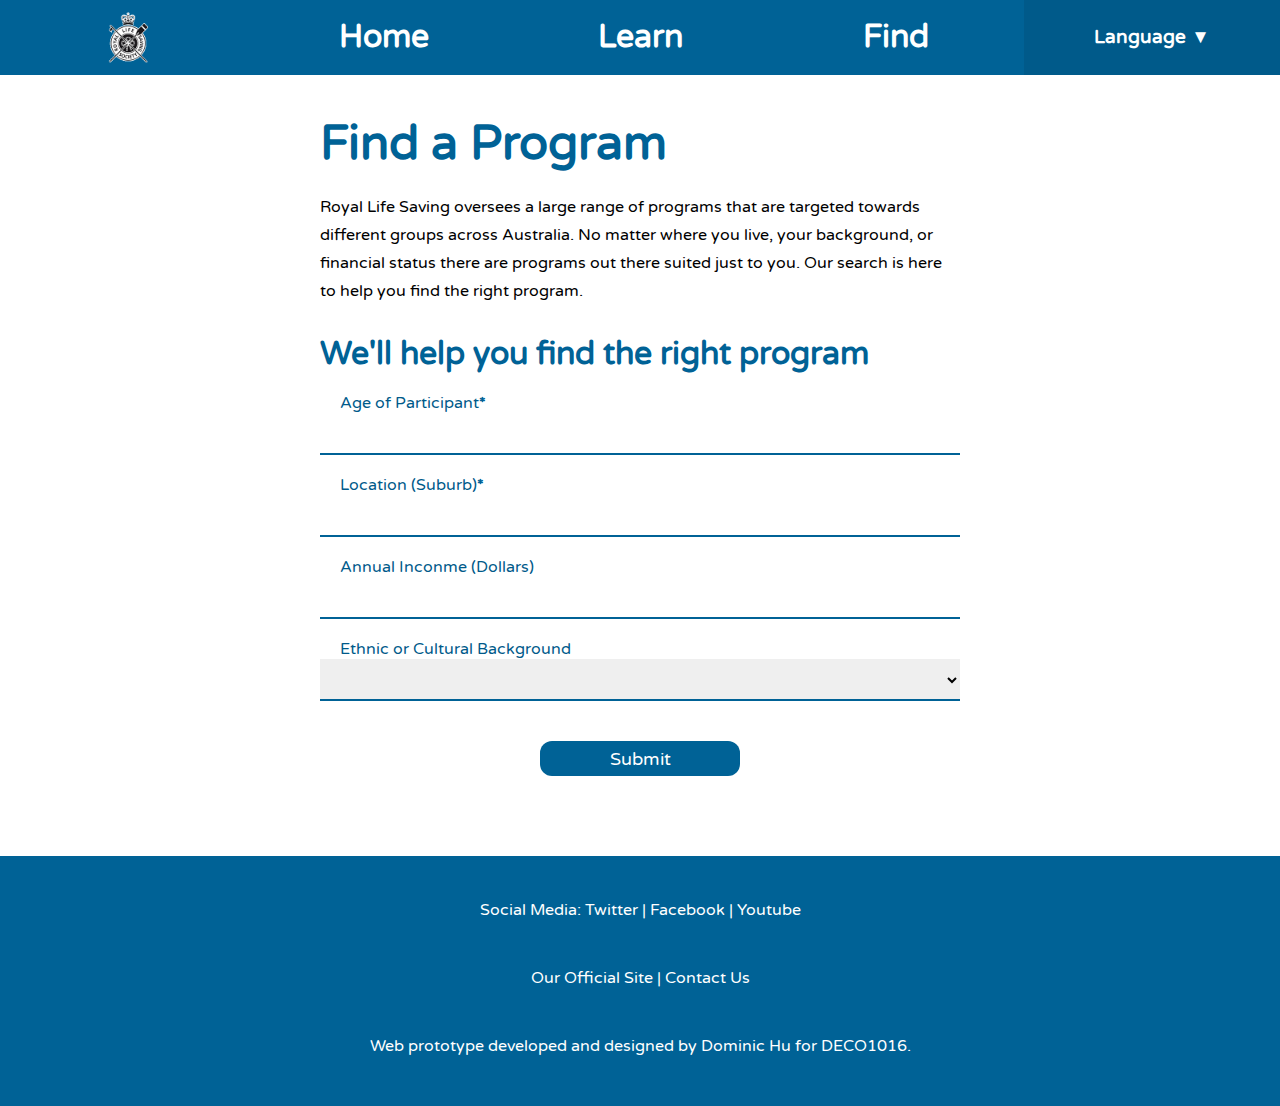
==== commit d678bd92: "Final commit for submission" ====
--- a/Find/find.html
+++ b/Find/find.html
@@ -39,10 +39,12 @@
         </div>
 			</div>
 		</div>
+    <!--A brief introduction to the page-->
 		<div class="intro">
       <h1>Find a Program</h1>
       <p>Royal Life Saving oversees a large range of programs that are targeted towards different groups across Australia. No matter where you live, your background, or financial status there are programs out there suited just to you. Our search is here to help you find the right program.</p>
     </div>
+    <!--The in which users input details to be recommended programs and venues-->
 		<div class="form">
 			<div class="form-head">
         <h1>We'll help you find the right program</h1>
@@ -56,92 +58,30 @@
       	<input id="location" name="location" type="text" required>
       </div>
 			<div class="financial">
-        <div><label for="financial">Financial Status</label></div>
-        <select id="financial" name="financial">
-          <option value="null">-</option>
-          <option value="low">Low SES</option>
-          <option value="mid">Mid SES</option>
-          <option value="high">High SES</option>
-        </select>
+        <div><label for="financial">Annual Inconme (Dollars)</label></div>
+        <input id="financial" name="financial" type="number">
       </div>
 			<div class="background">
+        <!--This is not a final selection of options, they are just emulating the user experience of the form.-->
         <div><label for="background">Ethnic or Cultural Background</label></div>
         <select id="background" name="background">
           <option value="null">-</option>
-          <option value="asian">Asian</option>
+          <option value="Asian">Asian</option>
           <option value="Middle Eastern">Middle Eastern</option>
           <option value="African">African</option>
-          <option value="South American">South American</option>
+          <option value="South American">Latin American</option>
         </select>
       </div>
       <div class="form-submit">
-        <button>Submit</button>
+        <a href="find_result.html"><button>Submit</button></a>
       </div>
 		</div>
-		<div class="suggestions">
-			<div class="suggestion1">
-        <h1>Swim and Survive</h1>
-        <p>Swim and Survive is Royal Life Saving’s comprehensive swimming and water safety initiative that over the last 30 years has seen the participation of over 15 million Australian children. The initiative focuses on personal survival and water safety alongside the development of swimming technique. Our three program tiers of Wonder, Courage, and Active are structured so that children get a balanced approach to aquatic education. Swim and Survive is delivered by swim schools and aquatic locations across the country by qualified instructors. </p>
-        <img src="/images/s&s.jpg" width="90%" class="image1" alt="Swim and Survive lesson"/>
-      </div>
-			<div class="suggestion2">
-        <h1>Parent and Baby</h1>
-        <p>Parent and Baby programs are a great way for you and your little one to get familiar with the pool. In a safe and controlled environment you will get the chance to demonstrate and accelerate the learning process for the. This is also your chance as a parent to gain confidence in the water. Parent and Baby programs are commonly taught in swim schools and pools, and can be taught in groups of parent child pairs or privately. Consult your chosen venue for times.</p>
-        <img src="/images/p&c.jpg" width="90%" class="image2" alt="Parent and Child lesson"/>
-      </div>
-		</div>
-		<div class="results-heading">
-      <h1>Recommended Venues</h1>
+    <!--At this point, content is added to the result variation of the page-->
+		<div class="footer">
+      <p>Social Media:  <a href="https://twitter.com/RoyalLifeSaving?ref_src=twsrc%5Egoogle%7Ctwcamp%5Eserp%7Ctwgr%5Eauthor">Twitter</a> | <a href="https://www.facebook.com/RoyalLifeSaving/">Facebook</a> | <a href="https://www.youtube.com/user/RoyalLifeSavingAust">Youtube</a></p>
+      <p><a href="https://www.royallifesaving.com.au/">Our Official Site</a> | <a href="https://www.royallifesaving.com.au/contact-us">Contact Us</a></p>
+      <p>Web prototype developed and designed by Dominic Hu for DECO1016.</p>
     </div>
-		<div class="results">
-			<!--<div class="map">
-        <img src="https://via.placeholder.com/200x500">
-      </div>-->
-			<div class="result1">
-        <h2>Royal Life Saving Aquatic Academy - Seven Hills</h2>
-        <p><strong>3.5km Away</strong></p>
-        <p><strong>Address:</strong> 78 Best Rd, Seven Hills NSW 2147</p>
-        <p><strong>Phone:</strong> (02) 8814 8637</p>
-        <p><strong>Website:</strong> N/A</p>
-        <div style="text-align:center;">
-          <button>Open in Maps</button>
-        </div>
-      </div>
-			<div class="result2">
-        <h2>Jump Swim School</h2>
-        <p><strong>2km Away</strong></p>
-        <p><strong>Address:</strong> 387 Blacktown Rd, Toongabbie NSW 2146</p>
-        <p><strong>Phone:</strong> N/A</p>
-        <p><strong>Website:</strong> N/A</p>
-        <div style="text-align:center;">
-          <button>Open in Maps</button>
-        </div>
-      </div>
-			<div class="result3">
-        <h2>Backtown Aquatic Centre</h2>
-        <p><strong>5km Away</strong></p>
-        <p><strong>Address:</strong> 4 Boyd St, Blacktown NSW 2148</p>
-        <p><strong>Phone:</strong> (02) 8869 9000</p>
-        <a href="https://www.blacktown.nsw.gov.au/Services/Aquatic-and-leisure-centres/Our-pools-and-leisure-centres/Blacktown-Aquatic-Centre"><p>Website</p></a>
-        <div style="text-align:center;">
-          <button>Open in Maps</button>
-        </div>
-      </div>
-			<div class="result4">
-        <h2>Aquafin Swim School</h2>
-        <p><strong>5.5km Away</strong></p>
-        <p><strong>Address:</strong> 20/70 Holbeche Rd, Arndell Park NSW 2148</p>
-        <p><strong>Phone:</strong> (02) 9062 4546</p>
-        <a href="https://aquafin.com.au/"><p>Website</p></a>
-        <div style="text-align:center;">
-          <button>Open in Maps</button>
-        </div>
-      </div>
-			<div class="load-more">
-        <h2>Show more</h2>
-      </div>
-		</div>
-		<div class="footer"></div>
 	</div>
 	<script src="script.js">
 	</script>
--- a/Find/find.css
+++ b/Find/find.css
@@ -11,6 +11,7 @@
   font-family: 'Varela Round', sans-serif;
 }
 
+/*General styling*/
 a {
   color: white;
   text-decoration: none;
@@ -26,6 +27,7 @@
   color: #006296;
 }
 
+/*CSS grid container*/
 .grid-container {
   display: grid;
   grid-template-columns: 0.5fr 1fr 0.5fr;
@@ -41,6 +43,7 @@
     "footer footer footer";
 }
 
+/*Header elements*/
 .header {
   display: grid;
   grid-template-columns: 1fr 1fr 1fr 1fr 1fr;
@@ -90,7 +93,6 @@
   right: 0%;
   background-color: #f9f9f9;
   min-width: 200px;
-  //padding: 12px 16px;
   z-index: 1;
   color: #006296;
 }
@@ -105,6 +107,7 @@
   display: block;
 }
 
+/*Styling intro elements*/
 .intro { grid-area: intro;
   margin-top: 40px;
   margin-bottom: 30px;
@@ -115,6 +118,7 @@
   font-size: 48px;
 }
 
+/*Styling form elements*/
 .form {
   display: grid;
   grid-template-columns: 1fr 1fr;
@@ -162,6 +166,10 @@
   padding: 20px;
 }
 
+option {
+  color: black;
+}
+
 .form-head { grid-area: form-head;
   color: #006296
 }
@@ -193,6 +201,8 @@
 
 .background { grid-area: background; }
 
+
+/*Styling suggestion elements*/
 .suggestions {
   display: grid;
   grid-template-columns: 1fr 1fr;
@@ -228,6 +238,8 @@
   margin-right: auto;
 }
 
+
+/*Styling venue elements*/
 .results-heading { grid-area: results-heading;
   text-align: center;
   color: #006296;
@@ -291,21 +303,18 @@
   border: none;
   border-bottom: 2px #006296;
   border-color: #006296;
-  //border-style: solid;
 }
 
 .result3 { grid-area: result3;
   border: none;
   border-bottom: 2px #006296;
   border-color: #006296;
-  //border-style: solid;
 }
 
 .result4 { grid-area: result4;
   border: none;
   border-bottom: 2px #006296;
   border-color: #006296;
-  //border-style: solid;
 }
 
 .load-more { grid-area: load-more;
@@ -328,8 +337,16 @@
 
 .footer { grid-area: footer;
   background-color: #006296;
+  color: white;
+  font-family: 'Varela Round', sans-serif;
   margin-top: 50px;
-  height: 300px;
+  text-align: center;
+}
+.footer p {
+  margin-top: 40px;
+}
+.footer a:hover {
+  background-color: #005a8a;
 }
 
 /* Media Queries */
@@ -345,9 +362,6 @@
     height: 40px;
     margin-top: 15px;
   }
-  .language {
-    //width: 75px;
-  }
 }
 
 @media screen and (max-width: 1024px) {
